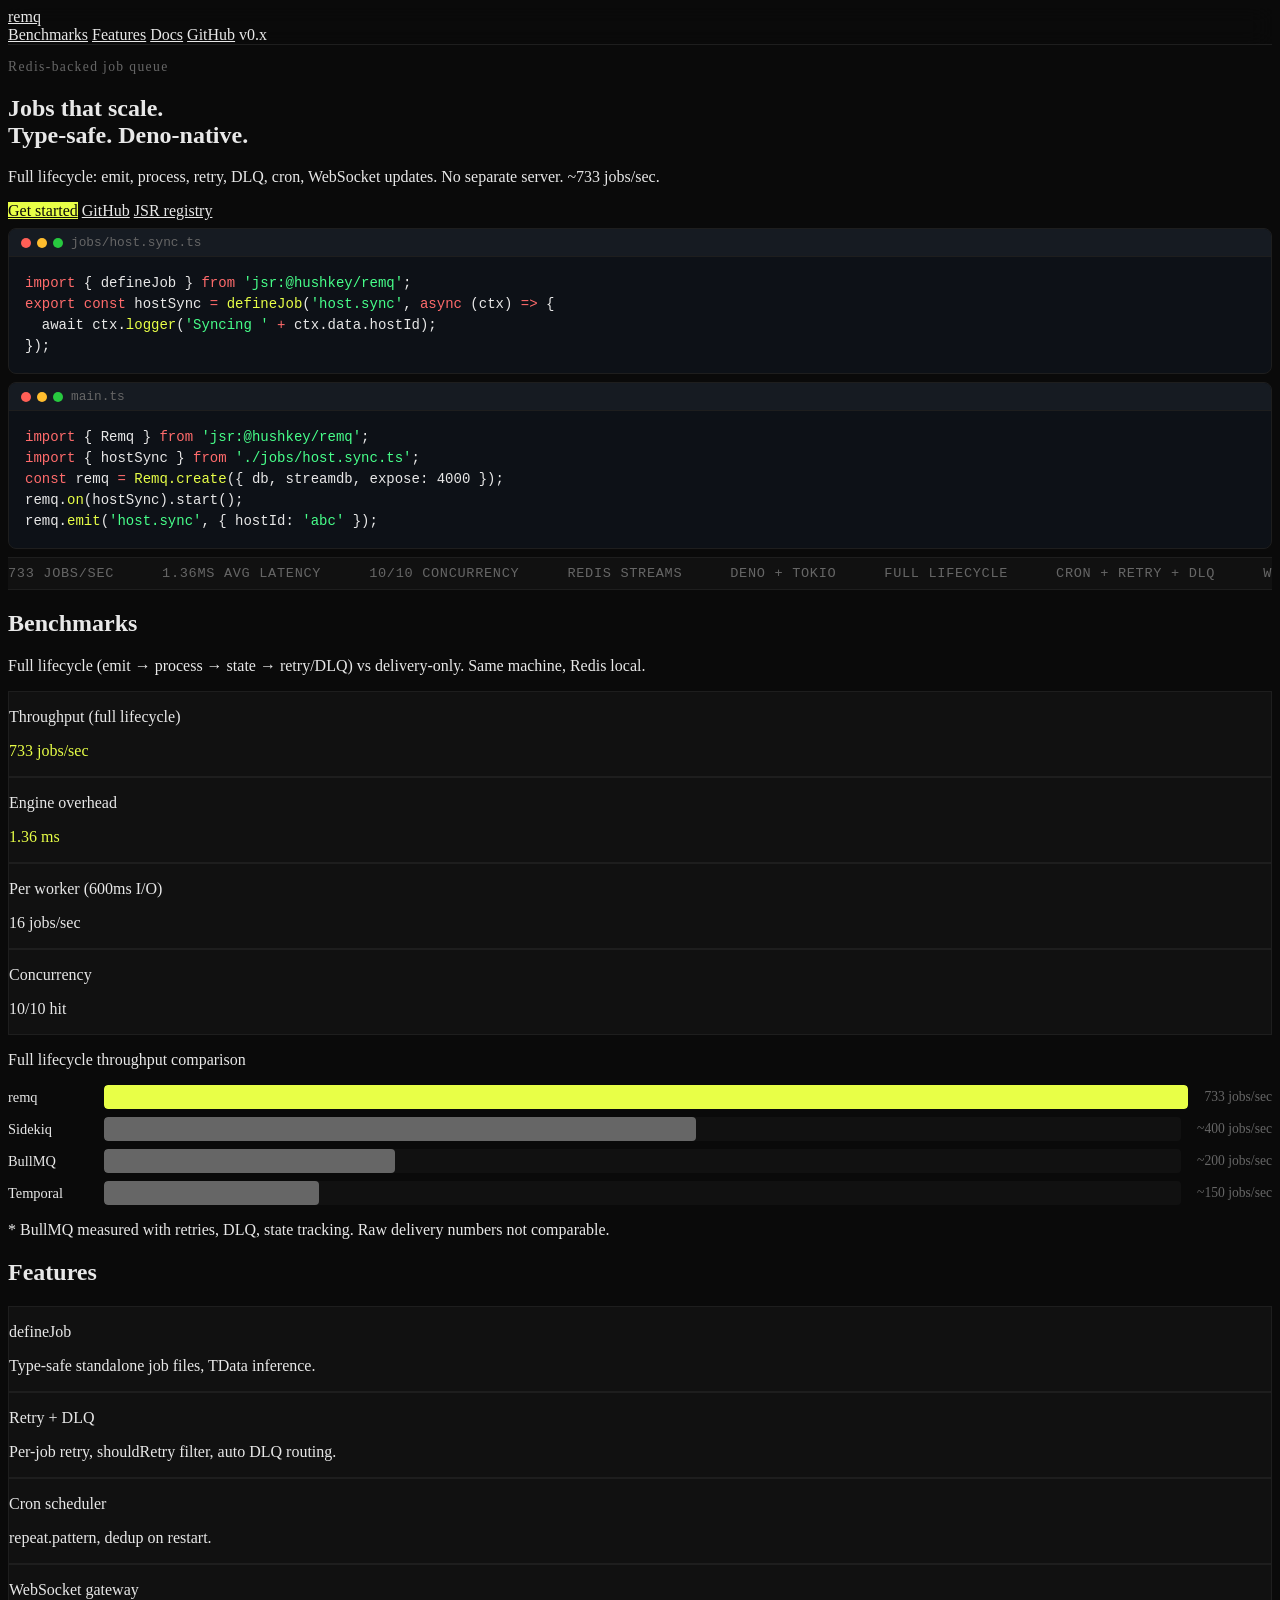
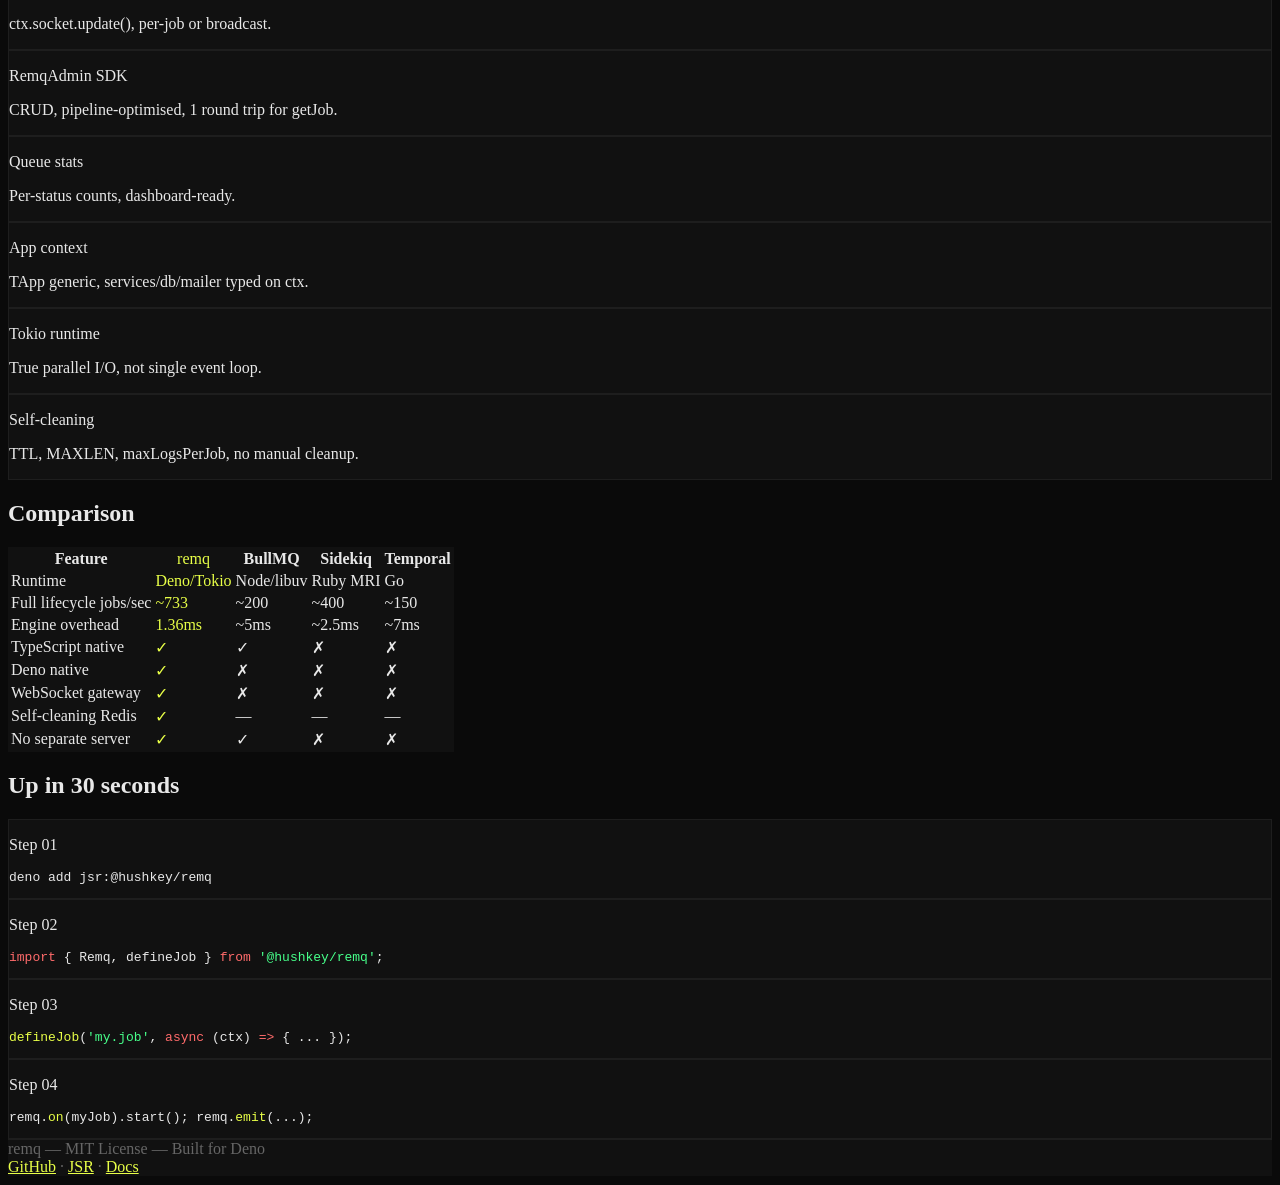
==== www/index.html @ d0fe4979 "[RWMQ-00012] 🔄 added documentation refactored types #time 1h" ====
<!DOCTYPE html>
<html lang="en">
<head>
  <meta charset="UTF-8">
  <meta name="viewport" content="width=device-width, initial-scale=1.0">
  <title>remq — Redis-backed job queue for Deno</title>
  <link rel="icon" href="public/favicon.ico">
  <link rel="stylesheet" href="https://cdn.jsdelivr.net/npm/bulma@0.9.4/css/bulma.min.css">
  <link rel="stylesheet" href="style.css">
</head>
<body>
  <!-- §01 Navbar -->
  <nav class="navbar is-fixed-top" role="navigation" aria-label="main navigation">
    <div class="navbar-brand">
      <a class="navbar-item" href="index.html">
        <!-- Replace src with your logo path to show it -->
        <img id="site-logo" src="" alt="remq">
        <span>remq</span>
      </a>
      <a role="button" class="navbar-burger" aria-label="menu" aria-expanded="false" data-target="navMenu">
        <span aria-hidden="true"></span>
        <span aria-hidden="true"></span>
        <span aria-hidden="true"></span>
      </a>
    </div>
    <div id="navMenu" class="navbar-menu">
      <div class="navbar-end">
        <a class="navbar-item" href="index.html#benchmarks">Benchmarks</a>
        <a class="navbar-item" href="index.html#features">Features</a>
        <a class="navbar-item" href="docs.html">Docs</a>
        <a class="navbar-item" href="https://github.com/mirairoad/remq" target="_blank" rel="noopener">GitHub</a>
        <span class="navbar-item">
          <span class="tag is-warning">v0.x</span>
        </span>
      </div>
    </div>
  </nav>

  <!-- §02 Hero -->
  <section class="hero is-fullheight-with-navbar">
    <div class="hero-body">
      <div class="container">
        <div class="columns is-vcentered">
          <div class="column is-half">
            <p class="eyebrow has-text-weight-semibold is-uppercase" style="color: var(--muted); font-size: 0.85rem; letter-spacing: 0.1em;">Redis-backed job queue</p>
            <h1 class="title is-1 has-text-white">Jobs that scale.<br>Type-safe. Deno-native.</h1>
            <p class="subtitle has-text-grey-light">Full lifecycle: emit, process, retry, DLQ, cron, WebSocket updates. No separate server. ~733 jobs/sec.</p>
            <div class="buttons are-medium">
              <a class="button is-link" href="docs.html" style="background: var(--accent); color: var(--bg); border: none;">Get started</a>
              <a class="button is-outlined" href="https://github.com/mirairoad/remq" target="_blank" rel="noopener" style="border-color: var(--border); color: #e8e8e8;">GitHub</a>
              <a class="button is-outlined" href="https://jsr.io/@hushkey/remq" target="_blank" rel="noopener" style="border-color: var(--border); color: #e8e8e8;">JSR registry</a>
            </div>
          </div>
          <div class="column is-half">
            <div class="code-block">
              <div class="code-header">
                <span class="dots"><span class="dot red"></span><span class="dot yellow"></span><span class="dot green"></span></span>
                <span>jobs/host.sync.ts</span>
              </div>
              <pre><code><span class="tok-k">import</span> <span class="tok-n">{ defineJob }</span> <span class="tok-k">from</span> <span class="tok-s">'jsr:@hushkey/remq'</span><span class="tok-n">;</span>
<span class="tok-k">export const</span> <span class="tok-n">hostSync</span> <span class="tok-k">=</span> <span class="tok-fn">defineJob</span><span class="tok-n">(</span><span class="tok-s">'host.sync'</span><span class="tok-n">,</span> <span class="tok-k">async</span> <span class="tok-n">(ctx)</span> <span class="tok-k">=&gt;</span> <span class="tok-n">{</span>
  <span class="tok-n">await ctx</span><span class="tok-n">.</span><span class="tok-fn">logger</span><span class="tok-n">(</span><span class="tok-s">'Syncing '</span> <span class="tok-k">+</span> <span class="tok-n">ctx</span><span class="tok-n">.</span><span class="tok-n">data</span><span class="tok-n">.</span><span class="tok-n">hostId</span><span class="tok-n">);</span>
<span class="tok-n">});</span></code></pre>
            </div>
            <div class="code-block">
              <div class="code-header">
                <span class="dots"><span class="dot red"></span><span class="dot yellow"></span><span class="dot green"></span></span>
                <span>main.ts</span>
              </div>
              <pre><code><span class="tok-k">import</span> <span class="tok-n">{ Remq }</span> <span class="tok-k">from</span> <span class="tok-s">'jsr:@hushkey/remq'</span><span class="tok-n">;</span>
<span class="tok-k">import</span> <span class="tok-n">{ hostSync }</span> <span class="tok-k">from</span> <span class="tok-s">'./jobs/host.sync.ts'</span><span class="tok-n">;</span>
<span class="tok-k">const</span> <span class="tok-n">remq</span> <span class="tok-k">=</span> <span class="tok-fn">Remq.create</span><span class="tok-n">({ db, streamdb, expose: 4000 });</span>
<span class="tok-n">remq</span><span class="tok-n">.</span><span class="tok-fn">on</span><span class="tok-n">(hostSync).start();</span>
<span class="tok-n">remq</span><span class="tok-n">.</span><span class="tok-fn">emit</span><span class="tok-n">(</span><span class="tok-s">'host.sync'</span><span class="tok-n">,</span> <span class="tok-n">{ hostId: </span><span class="tok-s">'abc'</span> <span class="tok-n">});</span></code></pre>
            </div>
          </div>
        </div>
      </div>
    </div>
  </section>

  <!-- §03 Ticker -->
  <div class="ticker-wrap">
    <div class="ticker-track">
      <span class="ticker-item">733 jobs/sec</span>
      <span class="ticker-item">1.36ms avg latency</span>
      <span class="ticker-item">10/10 concurrency</span>
      <span class="ticker-item">Redis Streams</span>
      <span class="ticker-item">Deno + Tokio</span>
      <span class="ticker-item">Full lifecycle</span>
      <span class="ticker-item">Cron + Retry + DLQ</span>
      <span class="ticker-item">WebSocket gateway</span>
      <span class="ticker-item">733 jobs/sec</span>
      <span class="ticker-item">1.36ms avg latency</span>
      <span class="ticker-item">10/10 concurrency</span>
      <span class="ticker-item">Redis Streams</span>
      <span class="ticker-item">Deno + Tokio</span>
      <span class="ticker-item">Full lifecycle</span>
      <span class="ticker-item">Cron + Retry + DLQ</span>
      <span class="ticker-item">WebSocket gateway</span>
    </div>
  </div>

  <!-- §04 Benchmarks -->
  <section class="section" id="benchmarks">
    <div class="container">
      <h2 class="title is-2 has-text-white anim">Benchmarks</h2>
      <p class="subtitle has-text-grey-light anim">Full lifecycle (emit → process → state → retry/DLQ) vs delivery-only. Same machine, Redis local.</p>
      <div class="columns is-multiline anim">
        <div class="column is-half">
          <div class="box">
            <p class="heading">Throughput (full lifecycle)</p>
            <p class="title" style="color: var(--accent)">733 <span class="is-size-5 has-text-weight-normal">jobs/sec</span></p>
          </div>
        </div>
        <div class="column is-half">
          <div class="box">
            <p class="heading">Engine overhead</p>
            <p class="title" style="color: var(--accent)">1.36 <span class="is-size-5 has-text-weight-normal">ms</span></p>
          </div>
        </div>
        <div class="column is-half">
          <div class="box">
            <p class="heading">Per worker (600ms I/O)</p>
            <p class="title has-text-white">16 <span class="is-size-5 has-text-weight-normal">jobs/sec</span></p>
          </div>
        </div>
        <div class="column is-half">
          <div class="box">
            <p class="heading">Concurrency</p>
            <p class="title has-text-white">10/10 <span class="is-size-5 has-text-weight-normal">hit</span></p>
          </div>
        </div>
      </div>
      <div class="anim">
        <p class="mb-3 has-text-grey-light">Full lifecycle throughput comparison</p>
        <div class="bar-chart">
          <div class="bar-row">
            <span class="bar-label">remq</span>
            <div class="bar-track"><div class="bar-fill remq" data-width="100"></div></div>
            <span class="bar-value">733 jobs/sec</span>
          </div>
          <div class="bar-row">
            <span class="bar-label">Sidekiq</span>
            <div class="bar-track"><div class="bar-fill others" data-width="55"></div></div>
            <span class="bar-value">~400 jobs/sec</span>
          </div>
          <div class="bar-row">
            <span class="bar-label">BullMQ</span>
            <div class="bar-track"><div class="bar-fill others" data-width="27"></div></div>
            <span class="bar-value">~200 jobs/sec</span>
          </div>
          <div class="bar-row">
            <span class="bar-label">Temporal</span>
            <div class="bar-track"><div class="bar-fill others" data-width="20"></div></div>
            <span class="bar-value">~150 jobs/sec</span>
          </div>
        </div>
        <p class="is-size-7 has-text-grey-light mt-3">* BullMQ measured with retries, DLQ, state tracking. Raw delivery numbers not comparable.</p>
      </div>
    </div>
  </section>

  <!-- §05 Features -->
  <section class="section" id="features">
    <div class="container">
      <h2 class="title is-2 has-text-white anim">Features</h2>
      <div class="columns is-multiline">
        <div class="column is-one-third anim">
          <div class="box">
            <p class="title is-5 has-text-white">defineJob</p>
            <p class="has-text-grey-light">Type-safe standalone job files, TData inference.</p>
          </div>
        </div>
        <div class="column is-one-third anim">
          <div class="box">
            <p class="title is-5 has-text-white">Retry + DLQ</p>
            <p class="has-text-grey-light">Per-job retry, shouldRetry filter, auto DLQ routing.</p>
          </div>
        </div>
        <div class="column is-one-third anim">
          <div class="box">
            <p class="title is-5 has-text-white">Cron scheduler</p>
            <p class="has-text-grey-light">repeat.pattern, dedup on restart.</p>
          </div>
        </div>
        <div class="column is-one-third anim">
          <div class="box">
            <p class="title is-5 has-text-white">WebSocket gateway</p>
            <p class="has-text-grey-light">ctx.socket.update(), per-job or broadcast.</p>
          </div>
        </div>
        <div class="column is-one-third anim">
          <div class="box">
            <p class="title is-5 has-text-white">RemqAdmin SDK</p>
            <p class="has-text-grey-light">CRUD, pipeline-optimised, 1 round trip for getJob.</p>
          </div>
        </div>
        <div class="column is-one-third anim">
          <div class="box">
            <p class="title is-5 has-text-white">Queue stats</p>
            <p class="has-text-grey-light">Per-status counts, dashboard-ready.</p>
          </div>
        </div>
        <div class="column is-one-third anim">
          <div class="box">
            <p class="title is-5 has-text-white">App context</p>
            <p class="has-text-grey-light">TApp generic, services/db/mailer typed on ctx.</p>
          </div>
        </div>
        <div class="column is-one-third anim">
          <div class="box">
            <p class="title is-5 has-text-white">Tokio runtime</p>
            <p class="has-text-grey-light">True parallel I/O, not single event loop.</p>
          </div>
        </div>
        <div class="column is-one-third anim">
          <div class="box">
            <p class="title is-5 has-text-white">Self-cleaning</p>
            <p class="has-text-grey-light">TTL, MAXLEN, maxLogsPerJob, no manual cleanup.</p>
          </div>
        </div>
      </div>
    </div>
  </section>

  <!-- §06 Comparison table -->
  <section class="section">
    <div class="container">
      <h2 class="title is-2 has-text-white anim">Comparison</h2>
      <div class="table-container anim">
        <table class="table is-fullwidth is-bordered">
          <thead>
            <tr>
              <th>Feature</th>
              <th class="col-remq">remq</th>
              <th>BullMQ</th>
              <th>Sidekiq</th>
              <th>Temporal</th>
            </tr>
          </thead>
          <tbody>
            <tr>
              <td>Runtime</td>
              <td class="col-remq">Deno/Tokio</td>
              <td>Node/libuv</td>
              <td>Ruby MRI</td>
              <td>Go</td>
            </tr>
            <tr>
              <td>Full lifecycle jobs/sec</td>
              <td class="col-remq">~733</td>
              <td>~200</td>
              <td>~400</td>
              <td>~150</td>
            </tr>
            <tr>
              <td>Engine overhead</td>
              <td class="col-remq">1.36ms</td>
              <td>~5ms</td>
              <td>~2.5ms</td>
              <td>~7ms</td>
            </tr>
            <tr>
              <td>TypeScript native</td>
              <td class="col-remq">✓</td>
              <td>✓</td>
              <td>✗</td>
              <td>✗</td>
            </tr>
            <tr>
              <td>Deno native</td>
              <td class="col-remq">✓</td>
              <td>✗</td>
              <td>✗</td>
              <td>✗</td>
            </tr>
            <tr>
              <td>WebSocket gateway</td>
              <td class="col-remq">✓</td>
              <td>✗</td>
              <td>✗</td>
              <td>✗</td>
            </tr>
            <tr>
              <td>Self-cleaning Redis</td>
              <td class="col-remq">✓</td>
              <td>—</td>
              <td>—</td>
              <td>—</td>
            </tr>
            <tr>
              <td>No separate server</td>
              <td class="col-remq">✓</td>
              <td>✓</td>
              <td>✗</td>
              <td>✗</td>
            </tr>
          </tbody>
        </table>
      </div>
    </div>
  </section>

  <!-- §07 Install -->
  <section class="section">
    <div class="container">
      <h2 class="title is-2 has-text-white anim">Up in 30 seconds</h2>
      <div class="columns is-multiline">
        <div class="column is-half anim">
          <div class="box">
            <p class="heading">Step 01</p>
            <pre class="mb-0"><code><span class="tok-n">deno add jsr:@hushkey/remq</span></code></pre>
          </div>
        </div>
        <div class="column is-half anim">
          <div class="box">
            <p class="heading">Step 02</p>
            <pre class="mb-0"><code><span class="tok-k">import</span> <span class="tok-n">{ Remq, defineJob }</span> <span class="tok-k">from</span> <span class="tok-s">'@hushkey/remq'</span><span class="tok-n">;</span></code></pre>
          </div>
        </div>
        <div class="column is-half anim">
          <div class="box">
            <p class="heading">Step 03</p>
            <pre class="mb-0"><code><span class="tok-fn">defineJob</span><span class="tok-n">(</span><span class="tok-s">'my.job'</span><span class="tok-n">,</span> <span class="tok-k">async</span> <span class="tok-n">(ctx)</span> <span class="tok-k">=&gt;</span> <span class="tok-n">{ ... });</span></code></pre>
          </div>
        </div>
        <div class="column is-half anim">
          <div class="box">
            <p class="heading">Step 04</p>
            <pre class="mb-0"><code><span class="tok-n">remq</span><span class="tok-n">.</span><span class="tok-fn">on</span><span class="tok-n">(myJob).start();</span> <span class="tok-n">remq</span><span class="tok-n">.</span><span class="tok-fn">emit</span><span class="tok-n">(...);</span></code></pre>
          </div>
        </div>
      </div>
    </div>
  </section>

  <!-- §08 Footer -->
  <footer class="footer">
    <div class="container">
      <div class="level is-mobile">
        <div class="level-left">
          <div class="level-item">remq — MIT License — Built for Deno</div>
        </div>
        <div class="level-right">
          <div class="level-item">
            <a href="https://github.com/mirairoad/remq" target="_blank" rel="noopener">GitHub</a>
            <span class="mx-2">·</span>
            <a href="https://jsr.io/@hushkey/remq" target="_blank" rel="noopener">JSR</a>
            <span class="mx-2">·</span>
            <a href="docs.html">Docs</a>
          </div>
        </div>
      </div>
    </div>
  </footer>

  <script src="script.js"></script>
  <script>
    document.querySelectorAll('.navbar-burger').forEach(el => {
      el.addEventListener('click', () => {
        el.classList.toggle('is-active');
        document.getElementById('navMenu').classList.toggle('is-active');
      });
    });
  </script>
</body>
</html>
---- www/style.css ----
/* remq docs site — shared overrides */

/* §13 CSS variables */
:root {
  --accent: #e8ff47;
  --bg: #0a0a0a;
  --surface: #111111;
  --border: #1e1e1e;
  --muted: #666666;
}

/* §14 Dark theme base */
body {
  background: var(--bg);
  color: #e8e8e8;
}

.navbar {
  background: rgba(10, 10, 10, 0.9);
  backdrop-filter: blur(12px);
  border-bottom: 1px solid var(--border);
}

.navbar-item,
.navbar-link {
  color: #e8e8e8;
}

.navbar-item:hover,
.navbar-link:hover {
  background: var(--surface);
  color: var(--accent);
}

.navbar-burger {
  color: #e8e8e8;
}

.hero {
  background: var(--bg);
}

.hero-body {
  background: var(--bg);
}

.footer {
  background: var(--surface);
  border-top: 1px solid var(--border);
  color: var(--muted);
}

.footer a {
  color: var(--accent);
}

.table {
  background: var(--surface);
  color: #e8e8e8;
}

.table thead th {
  background: var(--surface);
  border-color: var(--border);
  color: #e8e8e8;
}

.table td,
.table th {
  border-color: var(--border);
  color: #e8e8e8;
}

.table tbody tr:hover {
  background: rgba(232, 255, 71, 0.05);
}

.box {
  background: var(--surface);
  border: 1px solid var(--border);
  color: #e8e8e8;
}

/* §15 Code blocks */
.code-block {
  background: #0d1117;
  border: 1px solid var(--border);
  border-radius: 8px;
  overflow: hidden;
  margin: 0.5rem 0;
}

.code-header {
  display: flex;
  align-items: center;
  gap: 8px;
  padding: 6px 12px;
  background: #161b22;
  border-bottom: 1px solid var(--border);
  font-family: ui-monospace, monospace;
  font-size: 0.8rem;
  color: var(--muted);
}

.code-header .dots {
  display: flex;
  gap: 6px;
}

.code-header .dot {
  width: 10px;
  height: 10px;
  border-radius: 50%;
}

.code-header .dot.red { background: #ff5f56; }
.code-header .dot.yellow { background: #ffbd2e; }
.code-header .dot.green { background: #27c93f; }

.code-block pre {
  margin: 0;
  padding: 1rem;
  overflow-x: auto;
  font-family: ui-monospace, monospace;
  font-size: 0.875rem;
  line-height: 1.5;
}

/* Token colors */
.tok-k { color: #ff6b6b; }   /* keywords */
.tok-fn { color: #e8ff47; }  /* functions */
.tok-s { color: #47ff8a; }   /* strings */
.tok-t { color: #ff6b35; }   /* types */
.tok-c { color: #555; font-style: italic; }  /* comments */
.tok-n { color: #e8e8e8; }   /* default */

/* §16 Ticker animation */
.ticker-wrap {
  overflow: hidden;
  background: var(--surface);
  border-top: 1px solid var(--border);
  border-bottom: 1px solid var(--border);
  padding: 0.5rem 0;
}

.ticker-track {
  display: flex;
  gap: 3rem;
  animation: ticker 30s linear infinite;
  white-space: nowrap;
}

@keyframes ticker {
  0% { transform: translateX(0); }
  100% { transform: translateX(-50%); }
}

.ticker-item {
  font-family: ui-monospace, monospace;
  font-size: 0.85rem;
  text-transform: uppercase;
  letter-spacing: 0.05em;
  color: var(--muted);
}

/* §17 Bar chart */
.bar-chart {
  margin: 1rem 0;
}

.bar-row {
  display: flex;
  align-items: center;
  gap: 1rem;
  margin-bottom: 0.5rem;
}

.bar-label {
  min-width: 80px;
  font-size: 0.9rem;
}

.bar-track {
  flex: 1;
  height: 24px;
  background: var(--surface);
  border-radius: 4px;
  overflow: hidden;
}

.bar-fill {
  height: 100%;
  width: 0;
  border-radius: 4px;
  transition: width 0.6s ease-out;
}

.bar-fill.remq {
  background: var(--accent);
  color: var(--bg);
}

.bar-fill.others {
  background: var(--muted);
}

.bar-value {
  min-width: 60px;
  font-size: 0.85rem;
  color: var(--muted);
}

/* §18 Sidebar (docs) */
.docs-sidebar {
  position: sticky;
  top: 60px;
  max-height: calc(100vh - 80px);
  overflow-y: auto;
}

.docs-sidebar .menu-label {
  text-transform: uppercase;
  font-family: ui-monospace, monospace;
  font-size: 0.7rem;
  letter-spacing: 0.08em;
  color: var(--muted);
  margin-bottom: 0.5rem;
}

.docs-sidebar .menu-list a {
  color: #b0b0b0;
  border-radius: 4px;
}

.docs-sidebar .menu-list a:hover {
  background: var(--surface);
  color: var(--accent);
}

.docs-sidebar .menu-list a.is-active {
  color: var(--accent);
  font-weight: 500;
}

/* §19 Scroll animations */
.anim {
  opacity: 0;
  transform: translateY(20px);
}

.anim.visible {
  opacity: 1;
  transform: translateY(0);
  transition: opacity 0.5s ease, transform 0.5s ease;
}

/* §20 Logo placeholder */
#site-logo {
  display: none;
  max-height: 2rem;
  width: auto;
}

/* Show logo when src is set (override in HTML or via JS) */
#site-logo[src]:not([src=""]) {
  display: block;
}

/* Accent highlights for remq column in comparison table */
.table .col-remq {
  color: var(--accent);
  font-weight: 500;
}

/* Section anchors for docs */
.docs-content section {
  scroll-margin-top: 80px;
}
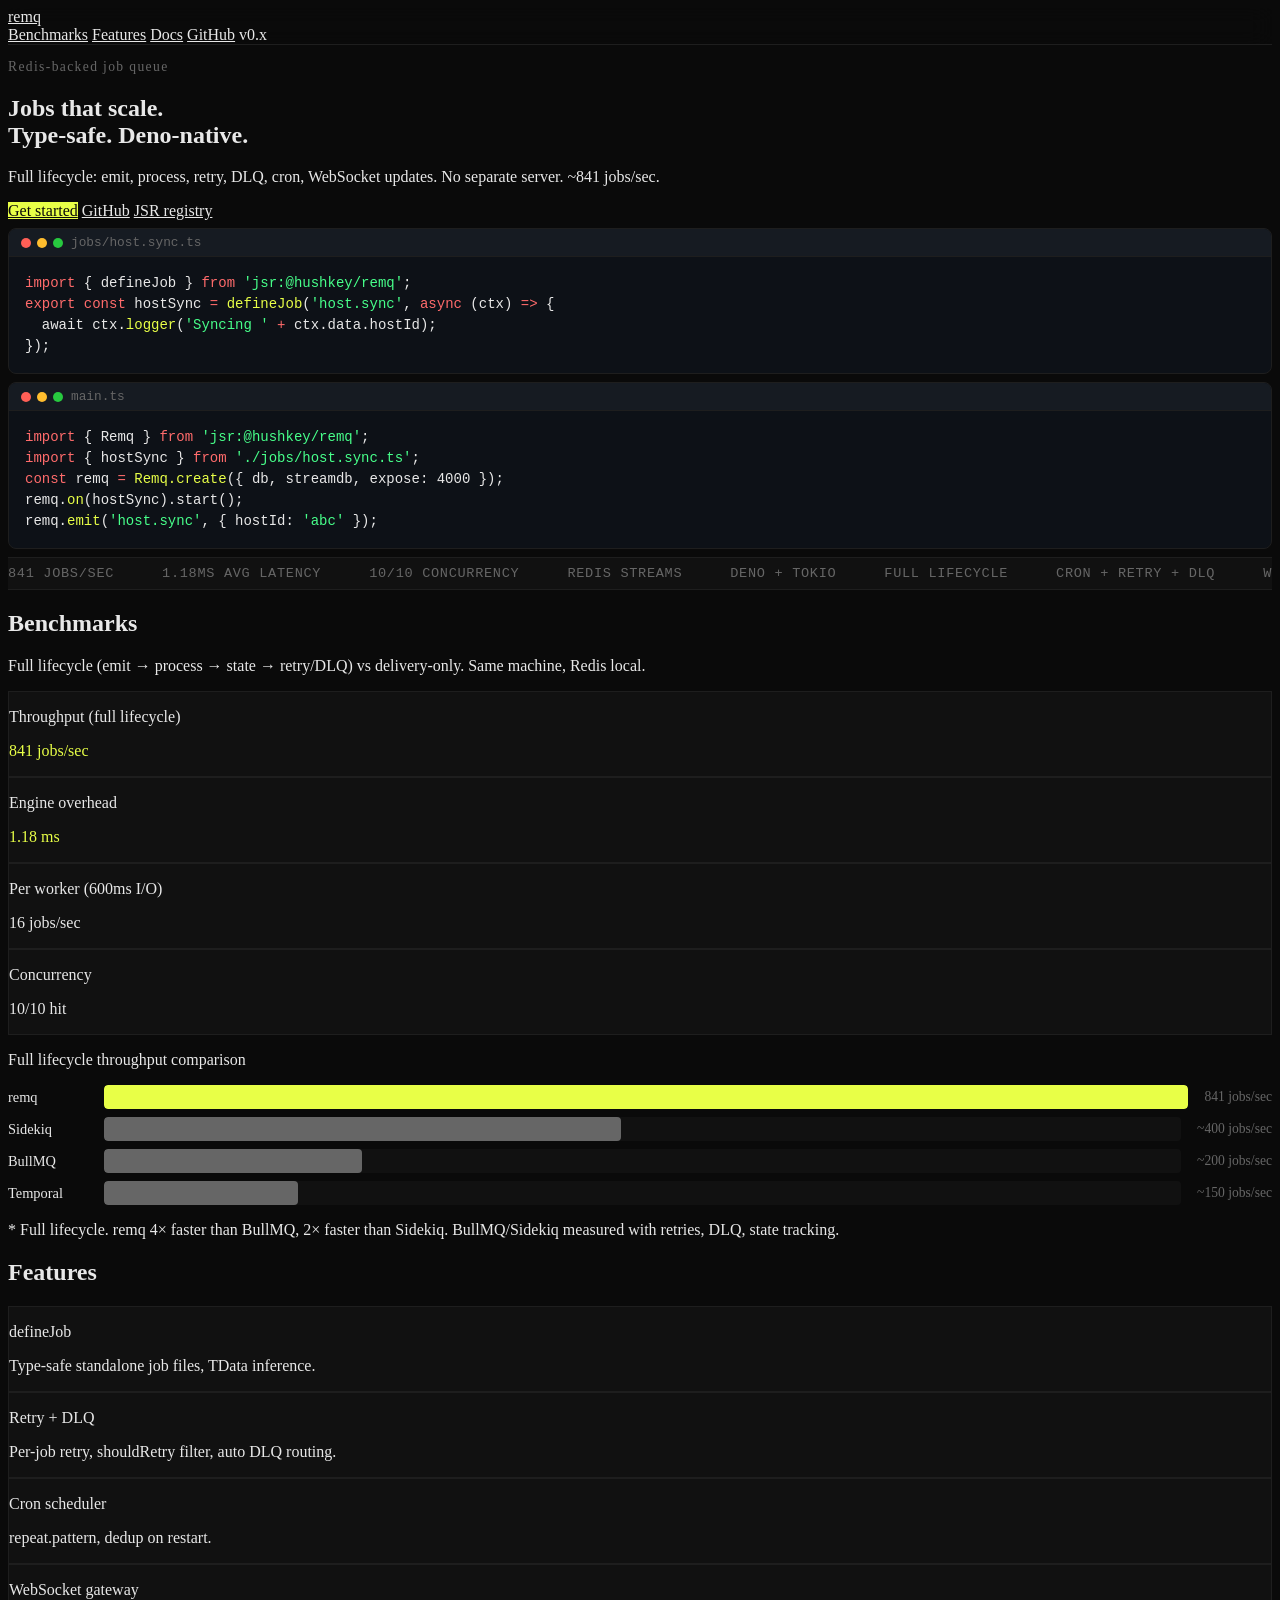
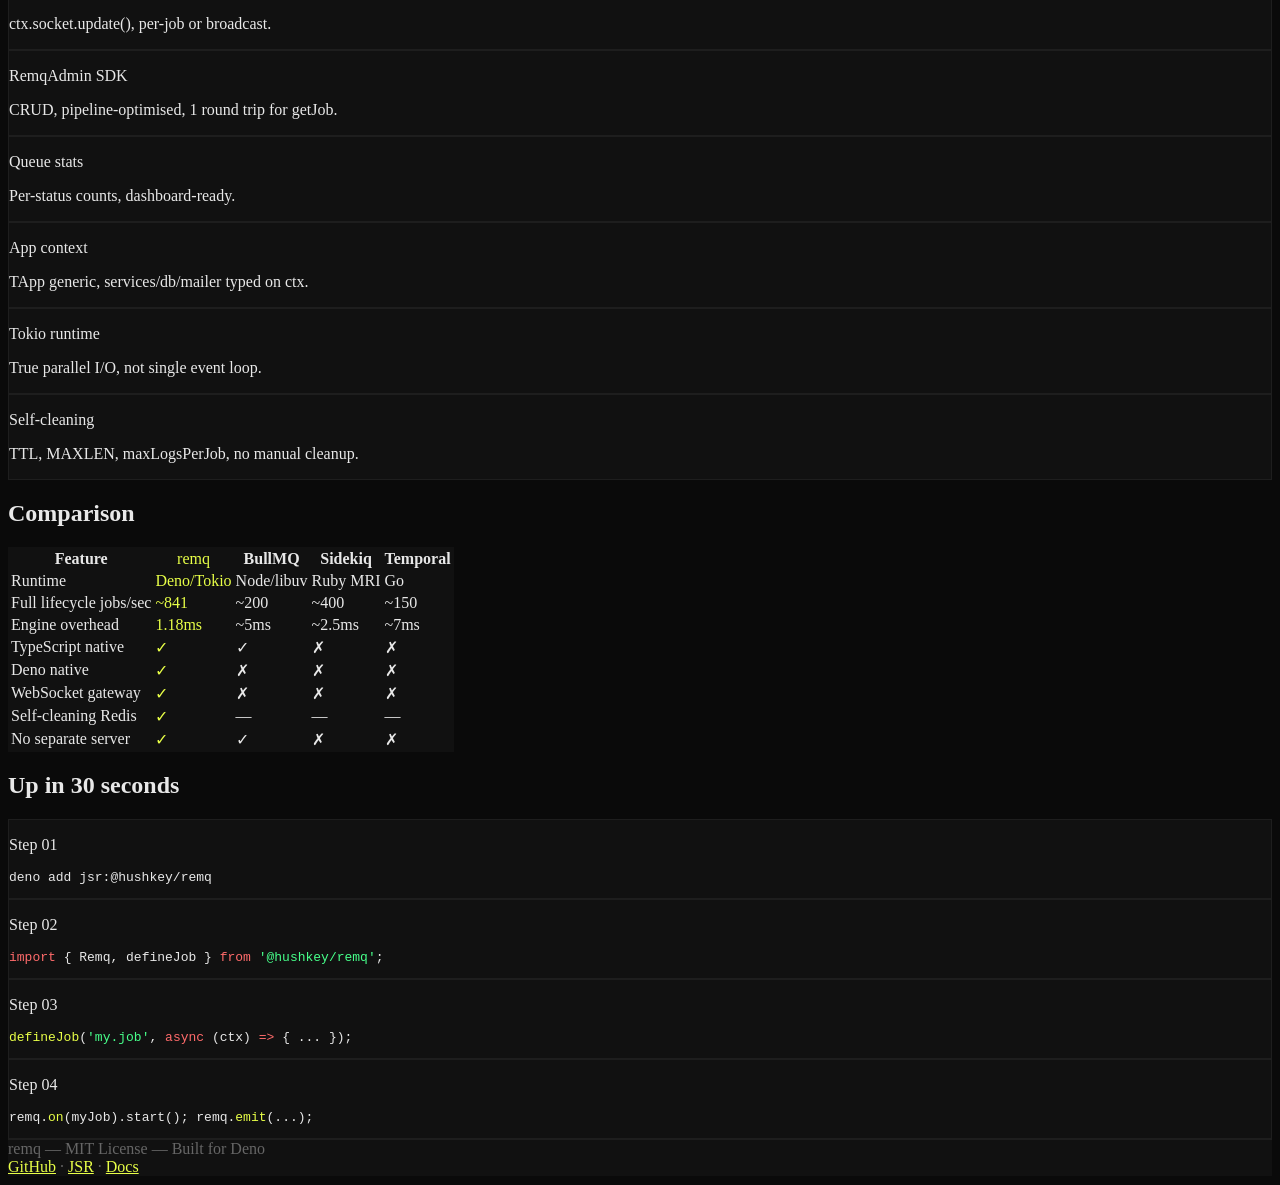
==== commit 1621f129: "Merge pull request #9 from mirairoad/REMQ-00012/optimise-calls-and-performance Remq 00012/optimise c" ====
--- a/www/index.html
+++ b/www/index.html
@@ -44,7 +44,7 @@
           <div class="column is-half">
             <p class="eyebrow has-text-weight-semibold is-uppercase" style="color: var(--muted); font-size: 0.85rem; letter-spacing: 0.1em;">Redis-backed job queue</p>
             <h1 class="title is-1 has-text-white">Jobs that scale.<br>Type-safe. Deno-native.</h1>
-            <p class="subtitle has-text-grey-light">Full lifecycle: emit, process, retry, DLQ, cron, WebSocket updates. No separate server. ~733 jobs/sec.</p>
+            <p class="subtitle has-text-grey-light">Full lifecycle: emit, process, retry, DLQ, cron, WebSocket updates. No separate server. ~841 jobs/sec.</p>
             <div class="buttons are-medium">
               <a class="button is-link" href="docs.html" style="background: var(--accent); color: var(--bg); border: none;">Get started</a>
               <a class="button is-outlined" href="https://github.com/mirairoad/remq" target="_blank" rel="noopener" style="border-color: var(--border); color: #e8e8e8;">GitHub</a>
@@ -82,16 +82,16 @@
   <!-- §03 Ticker -->
   <div class="ticker-wrap">
     <div class="ticker-track">
-      <span class="ticker-item">733 jobs/sec</span>
-      <span class="ticker-item">1.36ms avg latency</span>
+      <span class="ticker-item">841 jobs/sec</span>
+      <span class="ticker-item">1.18ms avg latency</span>
       <span class="ticker-item">10/10 concurrency</span>
       <span class="ticker-item">Redis Streams</span>
       <span class="ticker-item">Deno + Tokio</span>
       <span class="ticker-item">Full lifecycle</span>
       <span class="ticker-item">Cron + Retry + DLQ</span>
       <span class="ticker-item">WebSocket gateway</span>
-      <span class="ticker-item">733 jobs/sec</span>
-      <span class="ticker-item">1.36ms avg latency</span>
+      <span class="ticker-item">841 jobs/sec</span>
+      <span class="ticker-item">1.18ms avg latency</span>
       <span class="ticker-item">10/10 concurrency</span>
       <span class="ticker-item">Redis Streams</span>
       <span class="ticker-item">Deno + Tokio</span>
@@ -110,13 +110,13 @@
         <div class="column is-half">
           <div class="box">
             <p class="heading">Throughput (full lifecycle)</p>
-            <p class="title" style="color: var(--accent)">733 <span class="is-size-5 has-text-weight-normal">jobs/sec</span></p>
+            <p class="title" style="color: var(--accent)">841 <span class="is-size-5 has-text-weight-normal">jobs/sec</span></p>
           </div>
         </div>
         <div class="column is-half">
           <div class="box">
             <p class="heading">Engine overhead</p>
-            <p class="title" style="color: var(--accent)">1.36 <span class="is-size-5 has-text-weight-normal">ms</span></p>
+            <p class="title" style="color: var(--accent)">1.18 <span class="is-size-5 has-text-weight-normal">ms</span></p>
           </div>
         </div>
         <div class="column is-half">
@@ -138,25 +138,25 @@
           <div class="bar-row">
             <span class="bar-label">remq</span>
             <div class="bar-track"><div class="bar-fill remq" data-width="100"></div></div>
-            <span class="bar-value">733 jobs/sec</span>
+            <span class="bar-value">841 jobs/sec</span>
           </div>
           <div class="bar-row">
             <span class="bar-label">Sidekiq</span>
-            <div class="bar-track"><div class="bar-fill others" data-width="55"></div></div>
+            <div class="bar-track"><div class="bar-fill others" data-width="48"></div></div>
             <span class="bar-value">~400 jobs/sec</span>
           </div>
           <div class="bar-row">
             <span class="bar-label">BullMQ</span>
-            <div class="bar-track"><div class="bar-fill others" data-width="27"></div></div>
+            <div class="bar-track"><div class="bar-fill others" data-width="24"></div></div>
             <span class="bar-value">~200 jobs/sec</span>
           </div>
           <div class="bar-row">
             <span class="bar-label">Temporal</span>
-            <div class="bar-track"><div class="bar-fill others" data-width="20"></div></div>
+            <div class="bar-track"><div class="bar-fill others" data-width="18"></div></div>
             <span class="bar-value">~150 jobs/sec</span>
           </div>
         </div>
-        <p class="is-size-7 has-text-grey-light mt-3">* BullMQ measured with retries, DLQ, state tracking. Raw delivery numbers not comparable.</p>
+        <p class="is-size-7 has-text-grey-light mt-3">* Full lifecycle. remq 4× faster than BullMQ, 2× faster than Sidekiq. BullMQ/Sidekiq measured with retries, DLQ, state tracking.</p>
       </div>
     </div>
   </section>
@@ -249,14 +249,14 @@
             </tr>
             <tr>
               <td>Full lifecycle jobs/sec</td>
-              <td class="col-remq">~733</td>
+              <td class="col-remq">~841</td>
               <td>~200</td>
               <td>~400</td>
               <td>~150</td>
             </tr>
             <tr>
               <td>Engine overhead</td>
-              <td class="col-remq">1.36ms</td>
+              <td class="col-remq">1.18ms</td>
               <td>~5ms</td>
               <td>~2.5ms</td>
               <td>~7ms</td>
